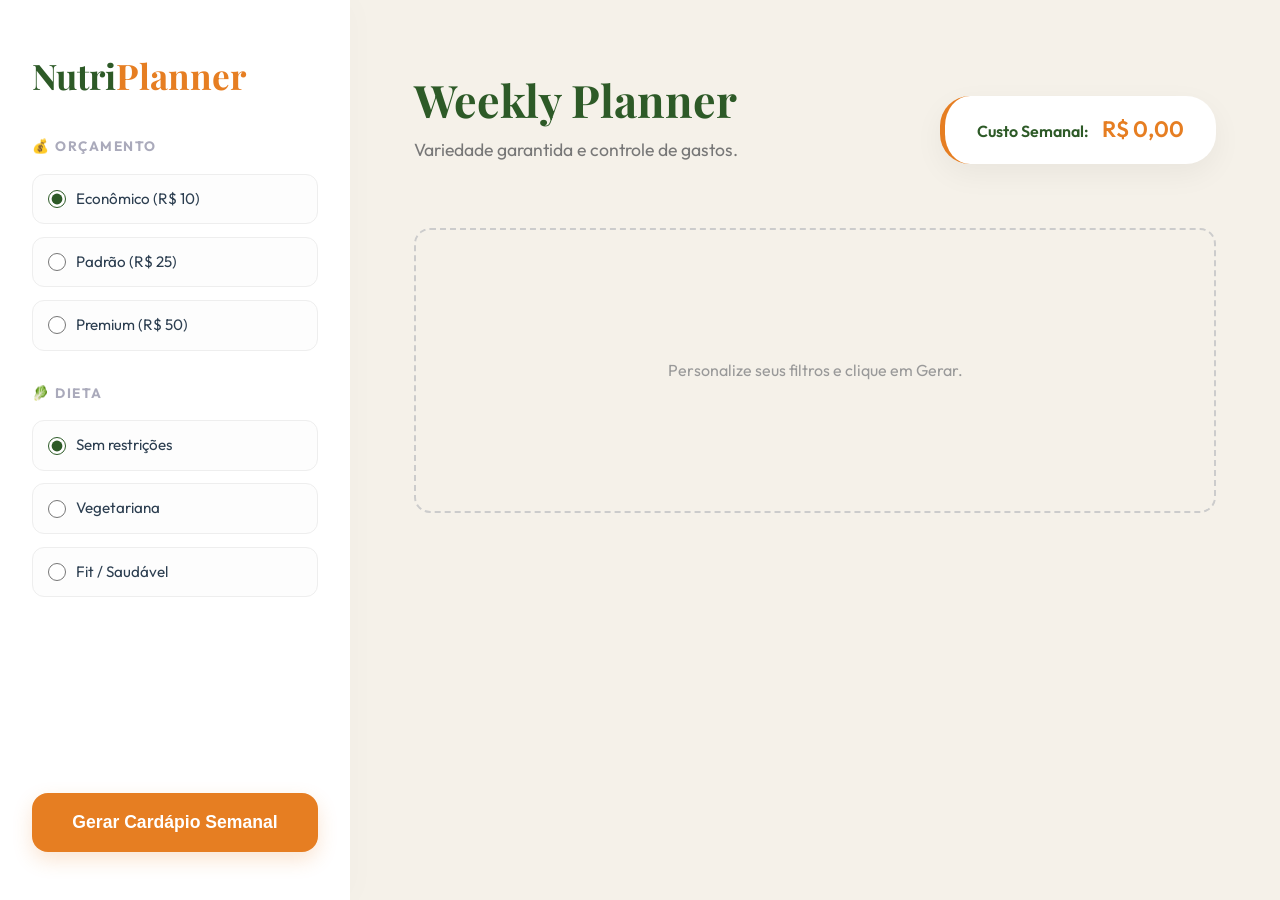
==== index.html @ 8cb065ff "cardapio-semanal" ====
<!DOCTYPE html>
<html lang="pt-BR">
<head>
    <meta charset="UTF-8">
    <meta name="viewport" content="width=device-width, initial-scale=1.0">
    <title>Gerador de Cardápios Inteligente | NutriPlanner</title>
    <!-- Importando fontes modernas -->
    <link href="https://fonts.googleapis.com/css2?family=Outfit:wght@300;400;600&family=Playfair+Display:wght@700&display=swap" rel="stylesheet">
    
    <style>
        :root {
            --primary-green: #2D5A27;
            --primary-green-light: #4A7C44;
            --bg-beige: #F5F1E9;
            --accent-orange: #E67E22;
            --text-dark: #2C3E50;
            --white: #FFFFFF;
            --shadow: 0 10px 30px rgba(0, 0, 0, 0.05);
            --border-radius: 16px;
            --transition: all 0.4s cubic-bezier(0.165, 0.84, 0.44, 1);
        }

        * { margin: 0; padding: 0; box-sizing: border-box; }

        body {
            font-family: 'Outfit', sans-serif;
            background-color: var(--bg-beige);
            color: var(--text-dark);
            line-height: 1.6;
        }

        .app-container { display: flex; min-height: 100vh; }

        /* SIDEBAR */
        .sidebar {
            width: 350px;
            background: var(--white);
            padding: 3rem 2rem;
            box-shadow: 4px 0 30px rgba(0, 0, 0, 0.02);
            z-index: 100;
            display: flex;
            flex-direction: column;
            gap: 2rem;
            position: sticky;
            top: 0;
            height: 100vh;
        }

        .logo h1 { font-family: 'Playfair Display', serif; font-size: 2.2rem; color: var(--primary-green); }
        .logo span { color: var(--accent-orange); }

        .filter-section h3 {
            font-size: 0.85rem;
            text-transform: uppercase;
            letter-spacing: 1.5px;
            color: #AAB;
            margin-bottom: 1rem;
        }

        .select-group { display: flex; flex-direction: column; gap: 0.8rem; }

        .radio-item {
            display: flex; align-items: center; gap: 10px;
            cursor: pointer; padding: 12px 15px;
            background: #fdfdfd; border: 1px solid #eee;
            border-radius: 12px; transition: var(--transition);
        }

        .radio-item:hover { border-color: var(--primary-green); background: #fff; }
        .radio-item input { accent-color: var(--primary-green); width: 18px; height: 18px; }
        .radio-item span { font-size: 0.95rem; }

        .generate-btn {
            margin-top: auto;
            background: var(--accent-orange);
            color: var(--white);
            border: none;
            padding: 1.2rem;
            border-radius: var(--border-radius);
            font-size: 1.1rem;
            font-weight: 600;
            cursor: pointer;
            transition: var(--transition);
            box-shadow: 0 8px 20px rgba(230, 126, 34, 0.2);
        }

        .generate-btn:hover { transform: translateY(-3px); background: #D35400; }

        /* MAIN CONTENT */
        .main-content { flex: 1; padding: 4rem; max-width: 1400px; margin: 0 auto; }

        .header-content {
            display: flex; justify-content: space-between; align-items: flex-end;
            margin-bottom: 4rem;
        }

        .header-text h2 { font-family: 'Playfair Display', serif; font-size: 2.8rem; color: var(--primary-green); }
        .header-text p { color: #777; font-size: 1.1rem; }

        .cost-display {
            background: var(--white);
            padding: 1rem 2rem;
            border-radius: 30px;
            box-shadow: var(--shadow);
            border-left: 5px solid var(--accent-orange);
            font-weight: 600;
            color: var(--primary-green);
        }

        .cost-display span { color: var(--accent-orange); font-size: 1.4rem; margin-left: 10px; }

        /* GRID SYSTEM */
        .menu-grid {
            display: grid;
            grid-template-columns: repeat(7, 1fr);
            gap: 1.5rem;
        }

        .day-card {
            background: var(--white);
            border-radius: var(--border-radius);
            padding: 1.5rem;
            box-shadow: var(--shadow);
            border-top: 4px solid var(--primary-green);
            transition: var(--transition);
            animation: fadeIn 0.6s ease forwards;
        }

        .day-card:hover { transform: translateY(-5px); }

        .day-card h4 { font-size: 1.1rem; margin-bottom: 1.2rem; color: var(--primary-green); border-bottom: 1px solid #f0f0f0; padding-bottom: 5px; }

        .meal-box { margin-bottom: 1rem; }
        .meal-box:last-child { margin-bottom: 0; }
        .meal-tag { font-size: 0.65rem; text-transform: uppercase; font-weight: 700; color: var(--accent-orange); display: block; margin-bottom: 2px; }
        .meal-name { font-size: 0.95rem; font-weight: 500; color: var(--text-dark); line-height: 1.2; }

        .empty-state { grid-column: 1 / span 7; text-align: center; padding: 8rem; border: 2px dashed #CCC; border-radius: var(--border-radius); color: #999; }

        @keyframes fadeIn { from { opacity: 0; transform: translateY(15px); } to { opacity: 1; transform: translateY(0); } }

        /* RESPONSIVE */
        @media (max-width: 1400px) { .menu-grid { grid-template-columns: repeat(4, 1fr); } }
        @media (max-width: 1000px) {
            .app-container { flex-direction: column; }
            .sidebar { width: 100%; height: auto; position: static; padding: 2rem; }
            .menu-grid { grid-template-columns: repeat(2, 1fr); }
            .header-content { flex-direction: column; align-items: center; gap: 2rem; text-align: center; }
        }
        @media (max-width: 600px) { .menu-grid { grid-template-columns: 1fr; } }
    </style>
</head>
<body>

    <div class="app-container">
        <!-- SIDEBAR -->
        <aside class="sidebar">
            <div class="logo"><h1>Nutri<span>Planner</span></h1></div>

            <div class="filter-section">
                <h3>💰 Orçamento</h3>
                <div class="select-group">
                    <label class="radio-item"><input type="radio" name="budget" value="economico" checked><span>Econômico (R$ 10)</span></label>
                    <label class="radio-item"><input type="radio" name="budget" value="padrao"><span>Padrão (R$ 25)</span></label>
                    <label class="radio-item"><input type="radio" name="budget" value="premium"><span>Premium (R$ 50)</span></label>
                </div>
            </div>

            <div class="filter-section">
                <h3>🥬 Dieta</h3>
                <div class="select-group">
                    <label class="radio-item"><input type="radio" name="diet" value="todos" checked><span>Sem restrições</span></label>
                    <label class="radio-item"><input type="radio" name="diet" value="vegetarian"><span>Vegetariana</span></label>
                    <label class="radio-item"><input type="radio" name="diet" value="fit"><span>Fit / Saudável</span></label>
                </div>
            </div>

            <button class="generate-btn" id="btn-gerar">Gerar Cardápio Semanal</button>
        </aside>

        <!-- MAIN -->
        <main class="main-content">
            <header class="header-content">
                <div class="header-text">
                    <h2>Weekly Planner</h2>
                    <p>Variedade garantida e controle de gastos.</p>
                </div>
                <div class="cost-display" id="cost-info">
                    Custo Semanal: <span id="total-cost">R$ 0,00</span>
                </div>
            </header>

            <div class="menu-grid" id="container">
                <div class="empty-state">Personalize seus filtros e clique em Gerar.</div>
            </div>
        </main>
    </div>

    <!-- JAVASCRIPT -->
    <script>
        /**
         * 1. BASE DE DADOS ROBUSTA (Mínimo 30 receitas)
         * Propriedades: nome, tipo, preco, dieta
         */
        const database = [
            // CAFÉ DA MANHÃ (12 opções)
            { nome: "Tapioca com Ovo e Queijo", tipo: "Café", preco: "economico", dieta: "vegetarian" },
            { nome: "Cuscuz Nordestino com Manteiga", tipo: "Café", preco: "economico", dieta: "vegetarian" },
            { nome: "Pão Francês com Ovos Mexidos", tipo: "Café", preco: "economico", dieta: "todos" },
            { nome: "Mingau de Aveia com Canela", tipo: "Café", preco: "economico", dieta: "fit" },
            
            { nome: "Panqueca de Banana e Mel", tipo: "Café", preco: "padrao", dieta: "fit" },
            { nome: "Bowl de Iogurte com Morangos", tipo: "Café", preco: "padrao", dieta: "vegetarian" },
            { nome: "Omelete de Ervas Finas", tipo: "Café", preco: "padrao", dieta: "fit" },
            { nome: "Sanduíche Natural de Atum", tipo: "Café", preco: "padrao", dieta: "todos" },

            { nome: "Avocado Toast com Ovo Pochê", tipo: "Café", preco: "premium", dieta: "vegetarian" },
            { nome: "Smoothie de Frutas Vermelhas", tipo: "Café", preco: "premium", dieta: "fit" },
            { nome: "Croissant com Cream Cheese", tipo: "Café", preco: "premium", dieta: "todos" },
            { nome: "Pancetta e Ovos de Codorna", tipo: "Café", preco: "premium", dieta: "todos" },

            // ALMOÇO (12 opções)
            { nome: "Arroz, Feijão e Iscas de Frango", tipo: "Almoço", preco: "economico", dieta: "todos" },
            { nome: "Macarrão Alho e Óleo com Vegetais", tipo: "Almoço", preco: "economico", dieta: "vegetarian" },
            { nome: "Lentilha Temperada com Arroz Integral", tipo: "Almoço", preco: "economico", dieta: "fit" },
            { nome: "Salada de Grão de Bico e Ovos", tipo: "Almoço", preco: "economico", dieta: "vegetarian" },

            { nome: "Strogonoff de Frango com Batata Palha", tipo: "Almoço", preco: "padrao", dieta: "todos" },
            { nome: "Filé de Tilápia com Purê de Batata", tipo: "Almoço", preco: "padrao", dieta: "fit" },
            { nome: "Lasanha de Berinjela com Queijo", tipo: "Almoço", preco: "padrao", dieta: "vegetarian" },
            { nome: "Bowl de Quinoa, Frango e Brócolis", tipo: "Almoço", preco: "padrao", dieta: "fit" },

            { nome: "Salmão Grelhado com Aspargos", tipo: "Almoço", preco: "premium", dieta: "fit" },
            { nome: "Risoto de Funghi Secchi", tipo: "Almoço", preco: "premium", dieta: "vegetarian" },
            { nome: "Filé Mignon ao Molho de Vinho", tipo: "Almoço", preco: "premium", dieta: "todos" },
            { nome: "Moqueca de Palmito Especial", tipo: "Almoço", preco: "premium", dieta: "vegetarian" },

            // JANTAR (10 opções)
            { nome: "Sopa de Ervilha com Torradas", tipo: "Jantar", preco: "economico", dieta: "vegetarian" },
            { nome: "Wrap de Alface com Frango Desfiado", tipo: "Jantar", preco: "economico", dieta: "fit" },
            { nome: "Omelete Recheado com Espinafre", tipo: "Jantar", preco: "economico", dieta: "vegetarian" },
            { nome: "Crepioca de Queijo e Tomate", tipo: "Jantar", preco: "economico", dieta: "vegetarian" },

            { nome: "Canja de Galinha Caseira", tipo: "Jantar", preco: "padrao", dieta: "todos" },
            { nome: "Salada Caesar com Croutons", tipo: "Jantar", preco: "padrao", dieta: "vegetarian" },
            { nome: "Sopa de Abóbora com Gengibre", tipo: "Jantar", preco: "padrao", dieta: "fit" },
            { nome: "Torta de Frango com Salada Verde", tipo: "Jantar", preco: "padrao", dieta: "todos" },

            { nome: "Poke de Salmão e Cream Cheese", tipo: "Jantar", preco: "premium", dieta: "todos" },
            { nome: "Nhoque de Batata Doce ao Pesto", tipo: "Jantar", preco: "premium", dieta: "fit" },
            { nome: "Quiche de Alho Poró Premium", tipo: "Jantar", preco: "premium", dieta: "vegetarian" },
            { nome: "Filé de Badejo ao Forno", tipo: "Jantar", preco: "premium", dieta: "fit" }
        ];

        // Tabela de Preços (Custo por prato)
        const priceMap = { "economico": 10, "padrao": 25, "premium": 50 };

        const btnGerar = document.getElementById('btn-gerar');
        const container = document.getElementById('container');
        const totalDisplay = document.getElementById('total-cost');

        btnGerar.addEventListener('click', () => {
            const budget = document.querySelector('input[name="budget"]:checked').value;
            const diet = document.querySelector('input[name="diet"]:checked').value;
            
            gerarCardapio(budget, diet);
        });

        function gerarCardapio(budget, diet) {
            container.innerHTML = '';
            let totalWeeklyCost = 0;
            const dias = ["Segunda", "Terça", "Quarta", "Quinta", "Sexta", "Sábado", "Domingo"];

            /**
             * LÓGICA DE FILTRAGEM INICIAL
             * Filtramos o banco para pegar apenas o que o usuário deseja.
             */
            const filteredPool = database.filter(r => {
                const matchBudget = r.preco === budget;
                const matchDiet = (diet === 'todos') || (r.dieta === diet || r.dieta === 'todos');
                return matchBudget && matchDiet;
            });

            if (filteredPool.length === 0) {
                container.innerHTML = '<div class="empty-state">Ops! Não há opções suficientes para estes filtros. Tente flexibilizar a dieta ou o orçamento!</div>';
                totalDisplay.innerText = "R$ 0,00";
                return;
            }

            /**
             * LÓGICA DE NÃO-REPETIÇÃO E VARIEDADE
             * 1. Separamos a lista filtrada em 3 categorias.
             * 2. Embaralhamos cada lista aleatoriamente usando Math.random().
             */
            let cafes = shuffleArray(filteredPool.filter(r => r.tipo === "Café"));
            let almocos = shuffleArray(filteredPool.filter(r => r.tipo === "Almoço"));
            let jantares = shuffleArray(filteredPool.filter(r => r.tipo === "Jantar"));

            // Índices para controle de ciclagem (caso haja menos de 7 opções na lista filtrada)
            let iCafe = 0, iAlmoco = 0, iJantar = 0;

            dias.forEach(dia => {
                /**
                 * GARANTINDO A VARIEDADE:
                 * Pegamos o item da lista embaralhada usando o índice. 
                 * Se a lista acabar (menos de 7 pratos únicos no filtro), o operador '%' garante que recomeçaremos o sorteio.
                 */
                const cafe = cafes[iCafe % cafes.length];
                const almoco = almocos[iAlmoco % almocos.length];
                const jantar = jantares[iJantar % jantares.length];

                // Somamos o custo estimado (baseado no orçamento do filtro escolhido)
                totalWeeklyCost += (priceMap[budget] * 3); // 3 refeições por dia

                const dayCard = document.createElement('div');
                dayCard.className = 'day-card';
                dayCard.innerHTML = `
                    <h4>${dia}</h4>
                    <div class="meal-box"><span class="meal-tag">☕ Café</span><p class="meal-name">${cafe ? cafe.nome : "Opção Indisponível"}</p></div>
                    <div class="meal-box"><span class="meal-tag">🍛 Almoço</span><p class="meal-name">${almoco ? almoco.nome : "Opção Indisponível"}</p></div>
                    <div class="meal-box"><span class="meal-tag">🥗 Jantar</span><p class="meal-name">${jantar ? jantar.nome : "Opção Indisponível"}</p></div>
                `;
                
                container.appendChild(dayCard);

                // Incrementamos os índices para a próxima refeição do dia seguinte ser diferente
                iCafe++; iAlmoco++; iJantar++;
            });

            // Atualiza o contador de custo visual
            totalDisplay.innerText = `R$ ${totalWeeklyCost.toLocaleString('pt-BR', { minimumFractionDigits: 2 })}`;
        }

        /**
         * FUNÇÃO DE EMBARALHAMENTO (FISHER-YATES / RANDOM SORT)
         * Embaralha a ordem original para que o sorteio de 'Segunda a Domingo' seja sempre único.
         */
        function shuffleArray(array) {
            return array.sort(() => Math.random() - 0.5);
        }
    </script>
</body>
</html>
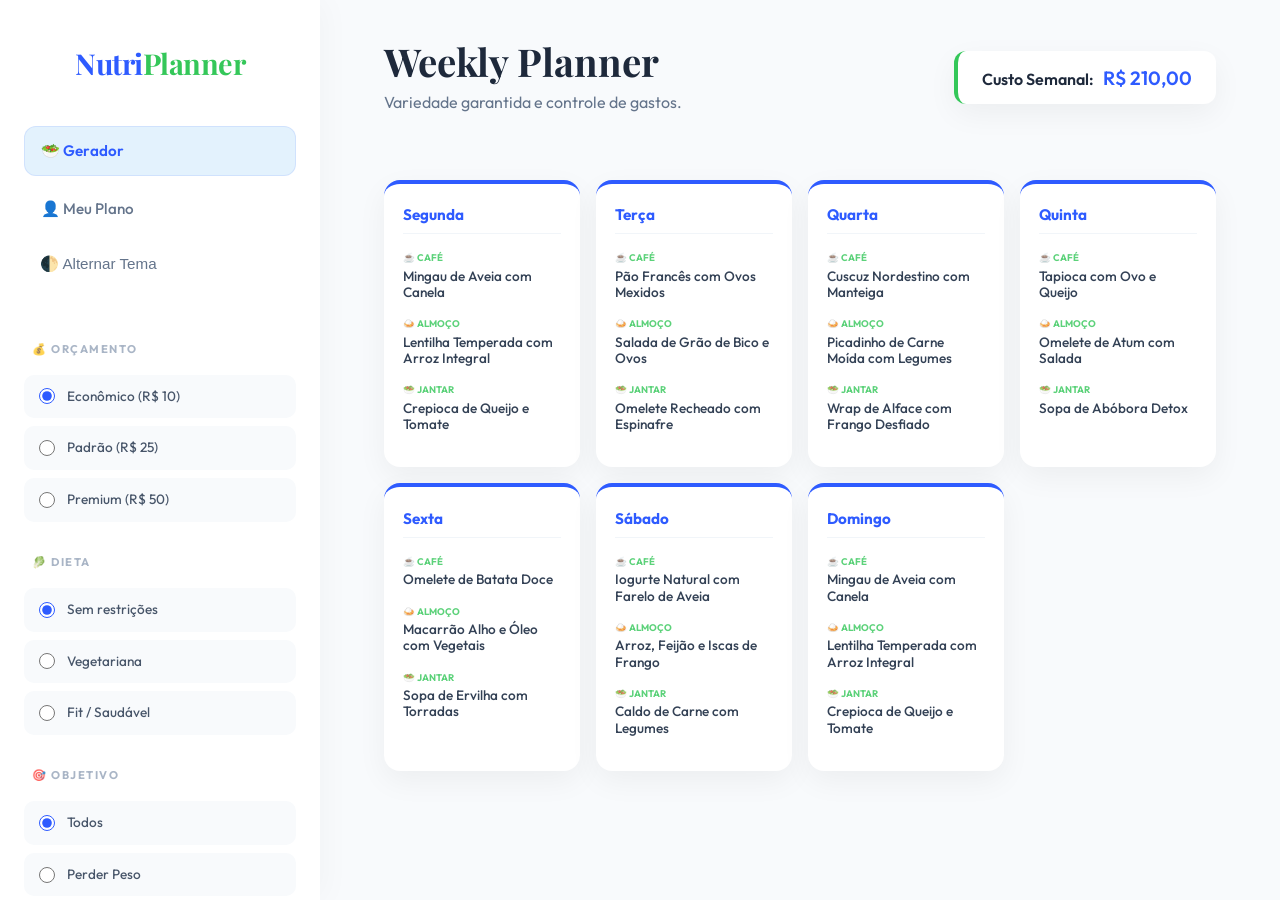
==== commit e81e6d01: "cardapio-semanal" ====
--- a/index.html
+++ b/index.html
@@ -7,16 +7,15 @@
     <!-- Importando fontes modernas -->
     <link href="https://fonts.googleapis.com/css2?family=Outfit:wght@300;400;600&family=Playfair+Display:wght@700&display=swap" rel="stylesheet">
     
-    <style>
-        :root {
-            --primary-green: #2D5A27;
-            --primary-green-light: #4A7C44;
-            --bg-beige: #F5F1E9;
-            --accent-orange: #E67E22;
-            --text-dark: #2C3E50;
+    <style>        :root {
+            --primary-blue: #2E5BFF;
+            --primary-green: #34C759;
+            --primary-blue-soft: #E3F2FD;
+            --bg-soft: #F8FAFC;
+            --text-main: #1E293B;
             --white: #FFFFFF;
             --shadow: 0 10px 30px rgba(0, 0, 0, 0.05);
-            --border-radius: 16px;
+            --border-radius: 20px;
             --transition: all 0.4s cubic-bezier(0.165, 0.84, 0.44, 1);
         }
 
@@ -24,19 +23,18 @@
 
         body {
             font-family: 'Outfit', sans-serif;
-            background-color: var(--bg-beige);
-            color: var(--text-dark);
+            background-color: var(--bg-soft);
+            color: var(--text-main);
             line-height: 1.6;
         }
 
         .app-container { display: flex; min-height: 100vh; }
-
-        /* SIDEBAR */
+        /* SIDEBAR HARMONIZATION REFINED */
         .sidebar {
-            width: 350px;
+            width: 320px;
             background: var(--white);
-            padding: 3rem 2rem;
-            box-shadow: 4px 0 30px rgba(0, 0, 0, 0.02);
+            padding: 2.5rem 1.5rem;
+            box-shadow: 4px 0 30px rgba(0, 0, 0, 0.03);
             z-index: 100;
             display: flex;
             flex-direction: column;
@@ -44,110 +42,164 @@
             position: sticky;
             top: 0;
             height: 100vh;
-        }
-
-        .logo h1 { font-family: 'Playfair Display', serif; font-size: 2.2rem; color: var(--primary-green); }
-        .logo span { color: var(--accent-orange); }
-
+            border-right: 1px solid var(--border);
+            overflow-y: auto;
+        }
+
+        .logo { margin-bottom: 0.5rem; text-align: center; }
+        .logo h1 { font-family: 'Playfair Display', serif; font-size: 1.8rem; color: var(--primary-blue); letter-spacing: -0.5px; }
+        .logo span { color: var(--primary-green); }
+
+        .nav-sections { 
+            display: flex; 
+            flex-direction: column; 
+            gap: 0.5rem;
+            padding-bottom: 1.5rem;
+            border-bottom: 1px solid var(--border);
+        }
+        
+        .nav-link {
+            display: flex; align-items: center; gap: 12px;
+            padding: 12px 16px; text-decoration: none;
+            color: #64748B; font-weight: 500;
+            border-radius: 12px; background: transparent;
+            transition: var(--transition); border: 1px solid transparent;
+            font-size: 0.95rem;
+        }
+        .nav-link:hover { background: var(--primary-blue-soft); color: var(--primary-blue); }
+        .nav-link.active { background: var(--primary-blue-soft); color: var(--primary-blue); font-weight: 600; border-color: rgba(46, 91, 255, 0.1); }
+
+        .filter-section { display: flex; flex-direction: column; gap: 1rem; }
+        
         .filter-section h3 {
-            font-size: 0.85rem;
+            font-size: 0.7rem;
             text-transform: uppercase;
             letter-spacing: 1.5px;
-            color: #AAB;
-            margin-bottom: 1rem;
-        }
-
-        .select-group { display: flex; flex-direction: column; gap: 0.8rem; }
+            color: #94A3B8;
+            padding-left: 0.5rem;
+            opacity: 0.8;
+        }
+
+        .select-group { display: flex; flex-direction: column; gap: 0.5rem; }
 
         .radio-item {
-            display: flex; align-items: center; gap: 10px;
-            cursor: pointer; padding: 12px 15px;
-            background: #fdfdfd; border: 1px solid #eee;
-            border-radius: 12px; transition: var(--transition);
-        }
-
-        .radio-item:hover { border-color: var(--primary-green); background: #fff; }
-        .radio-item input { accent-color: var(--primary-green); width: 18px; height: 18px; }
-        .radio-item span { font-size: 0.95rem; }
+            display: flex; align-items: center; gap: 12px;
+            cursor: pointer; padding: 10px 14px;
+            background: #F8FAFC; border: 1px solid transparent;
+            border-radius: 10px; transition: var(--transition);
+        }
+
+        .radio-item:hover { border-color: var(--primary-blue); background: white; box-shadow: 0 4px 12px rgba(0,0,0,0.03); }
+        .radio-item input { accent-color: var(--primary-blue); width: 16px; height: 16px; }
+        .radio-item span { font-size: 0.85rem; font-weight: 450; color: #475569; }
 
         .generate-btn {
-            margin-top: auto;
-            background: var(--accent-orange);
+            background: linear-gradient(135deg, var(--primary-blue) 0%, #1E40AF 100%);
             color: var(--white);
             border: none;
-            padding: 1.2rem;
-            border-radius: var(--border-radius);
-            font-size: 1.1rem;
+            padding: 1.1rem;
+            border-radius: 14px;
+            font-size: 0.95rem;
             font-weight: 600;
             cursor: pointer;
             transition: var(--transition);
-            box-shadow: 0 8px 20px rgba(230, 126, 34, 0.2);
-        }
-
-        .generate-btn:hover { transform: translateY(-3px); background: #D35400; }
-
-        /* MAIN CONTENT */
-        .main-content { flex: 1; padding: 4rem; max-width: 1400px; margin: 0 auto; }
+            box-shadow: 0 10px 25px rgba(46, 91, 255, 0.2);
+            margin-top: 1rem;
+            width: 100%;
+        }
+
+        .generate-btn:hover { transform: translateY(-2px); box-shadow: 0 15px 30px rgba(46, 91, 255, 0.3); }
+
+        /* MAIN CONTENT OVERHAUL */
+        .main-content { flex: 1; padding: 2.5rem 4rem; max-width: 1600px; margin: 0 auto; }
 
         .header-content {
-            display: flex; justify-content: space-between; align-items: flex-end;
-            margin-bottom: 4rem;
-        }
-
-        .header-text h2 { font-family: 'Playfair Display', serif; font-size: 2.8rem; color: var(--primary-green); }
-        .header-text p { color: #777; font-size: 1.1rem; }
+            display: flex; justify-content: space-between; align-items: center;
+            margin-bottom: 2.5rem; padding-bottom: 1.5rem; border-bottom: 1px solid var(--border);
+        }
+
+        .header-text h2 { font-family: 'Playfair Display', serif; font-size: 2.4rem; color: var(--text-main); line-height: 1.1; margin-bottom: 0.5rem; }
+        .header-text p { color: #64748B; font-size: 1rem; }
 
         .cost-display {
             background: var(--white);
-            padding: 1rem 2rem;
-            border-radius: 30px;
+            padding: 0.7rem 1.5rem;
+            border-radius: 12px;
             box-shadow: var(--shadow);
-            border-left: 5px solid var(--accent-orange);
+            border-left: 4px solid var(--primary-green);
             font-weight: 600;
-            color: var(--primary-green);
-        }
-
-        .cost-display span { color: var(--accent-orange); font-size: 1.4rem; margin-left: 10px; }
-
-        /* GRID SYSTEM */
+            color: var(--text-main);
+            white-space: nowrap;
+        }
+
+        .cost-display span { color: var(--primary-blue); font-size: 1.2rem; margin-left: 6px; }
+
+        /* GRID SYSTEM REFINED */
         .menu-grid {
             display: grid;
             grid-template-columns: repeat(7, 1fr);
-            gap: 1.5rem;
+            gap: 1rem;
         }
 
         .day-card {
             background: var(--white);
-            border-radius: var(--border-radius);
-            padding: 1.5rem;
+            border-radius: 16px;
+            padding: 1.2rem;
             box-shadow: var(--shadow);
-            border-top: 4px solid var(--primary-green);
+            border-top: 4px solid var(--primary-blue);
             transition: var(--transition);
             animation: fadeIn 0.6s ease forwards;
-        }
-
-        .day-card:hover { transform: translateY(-5px); }
-
-        .day-card h4 { font-size: 1.1rem; margin-bottom: 1.2rem; color: var(--primary-green); border-bottom: 1px solid #f0f0f0; padding-bottom: 5px; }
+            display: flex;
+            flex-direction: column;
+        }
+
+        .day-card:hover { transform: translateY(-5px); border-top-color: var(--primary-green); box-shadow: 0 15px 35px rgba(0,0,0,0.08); }
+
+        .day-card h4 { font-size: 0.95rem; margin-bottom: 1rem; color: var(--primary-blue); border-bottom: 1px solid #F1F5F9; padding-bottom: 6px; }
 
         .meal-box { margin-bottom: 1rem; }
-        .meal-box:last-child { margin-bottom: 0; }
-        .meal-tag { font-size: 0.65rem; text-transform: uppercase; font-weight: 700; color: var(--accent-orange); display: block; margin-bottom: 2px; }
-        .meal-name { font-size: 0.95rem; font-weight: 500; color: var(--text-dark); line-height: 1.2; }
-
-        .empty-state { grid-column: 1 / span 7; text-align: center; padding: 8rem; border: 2px dashed #CCC; border-radius: var(--border-radius); color: #999; }
+        .meal-tag { font-size: 0.6rem; text-transform: uppercase; font-weight: 700; color: var(--primary-green); display: block; margin-bottom: 2px; opacity: 0.8; }
+        .meal-name { font-size: 0.85rem; font-weight: 500; color: #334155; line-height: 1.2; }
+
+        .empty-state { grid-column: 1 / span 7; text-align: center; padding: 12rem 2rem; border: 2px dashed #CBD5E1; border-radius: 24px; color: #94A3B8; font-size: 1rem; background: rgba(255,255,255,0.5); }
 
         @keyframes fadeIn { from { opacity: 0; transform: translateY(15px); } to { opacity: 1; transform: translateY(0); } }
 
-        /* RESPONSIVE */
-        @media (max-width: 1400px) { .menu-grid { grid-template-columns: repeat(4, 1fr); } }
+        /* RESPONSIVE UPGRADES */
+        @media (max-width: 1500px) { .menu-grid { grid-template-columns: repeat(4, 1fr); } }
+        @media (max-width: 1200px) { .menu-grid { grid-template-columns: repeat(3, 1fr); } }
         @media (max-width: 1000px) {
             .app-container { flex-direction: column; }
-            .sidebar { width: 100%; height: auto; position: static; padding: 2rem; }
-            .menu-grid { grid-template-columns: repeat(2, 1fr); }
-            .header-content { flex-direction: column; align-items: center; gap: 2rem; text-align: center; }
-        }
-        @media (max-width: 600px) { .menu-grid { grid-template-columns: 1fr; } }
+            .sidebar { width: 100%; height: auto; position: static; padding: 1.5rem; border-right: none; border-bottom: 1px solid var(--border); flex-direction: row; flex-wrap: wrap; justify-content: space-between; align-items: flex-start; }
+            .logo { width: 100%; border-bottom: 1px solid var(--border); padding-bottom: 1rem; margin-bottom: 1.5rem; }
+            .nav-sections { width: 48%; border-bottom: none; }
+            .filter-section { width: 48%; }
+            .menu-grid { grid-template-columns: repeat(2, 1fr); gap: 1.5rem; padding: 1rem; }
+            .header-content { flex-direction: column; gap: 1rem; text-align: center; }
+        }
+        @media (max-width: 650px) {
+            .nav-sections, .filter-section { width: 100%; }
+            .menu-grid { grid-template-columns: 1fr; }
+        }
+
+        /* DARK MODE OVERRIDES */
+        body.dark-theme {
+            --bg-soft: #0F172A;
+            --white: #1E293B;
+            --text-main: #F8FAFC;
+            --primary-blue-soft: #334155;
+            --border: #334155;
+            --shadow: 0 10px 30px rgba(0, 0, 0, 0.3);
+        }
+
+        body.dark-theme .sidebar { border-right-color: #334155; }
+        body.dark-theme .nav-link { color: #CBD5E1; }
+        body.dark-theme .nav-link:hover { background: #334155; color: white; }
+        body.dark-theme .radio-item { border-color: #334155; }
+        body.dark-theme .radio-item span { color: #94A3B8; }
+        body.dark-theme .header-content { border-bottom-color: #334155; }
+        body.dark-theme .meal-name { color: #CBD5E1; }
+        body.dark-theme .empty-state { border-color: #334155; }
     </style>
 </head>
 <body>
@@ -156,6 +208,14 @@
         <!-- SIDEBAR -->
         <aside class="sidebar">
             <div class="logo"><h1>Nutri<span>Planner</span></h1></div>
+
+            <nav class="nav-sections">
+                <a href="index.html" class="nav-link active">🥗 Gerador</a>
+                <a href="dieta_andre.html" class="nav-link">👤 Meu Plano</a>
+                <button class="nav-link" id="theme-toggle" style="width: 100%; border: none; cursor: pointer; text-align: left; background: transparent;">
+                    🌓 Alternar Tema
+                </button>
+            </nav>
 
             <div class="filter-section">
                 <h3>💰 Orçamento</h3>
@@ -175,7 +235,25 @@
                 </div>
             </div>
 
-            <button class="generate-btn" id="btn-gerar">Gerar Cardápio Semanal</button>
+            <div class="filter-section">
+                <h3>🎯 Objetivo</h3>
+                <div class="select-group">
+                    <label class="radio-item"><input type="radio" name="goal" value="todos" checked><span>Todos</span></label>
+                    <label class="radio-item"><input type="radio" name="goal" value="perder-peso"><span>Perder Peso</span></label>
+                    <label class="radio-item"><input type="radio" name="goal" value="ganho-massa"><span>Ganho de Massa</span></label>
+                </div>
+            </div>
+
+            <div class="filter-section">
+                <h3>🍽️ Refeições</h3>
+                <div class="select-group">
+                    <label class="radio-item"><input type="checkbox" name="meal-type" value="Café" checked><span>Café da Manhã</span></label>
+                    <label class="radio-item"><input type="checkbox" name="meal-type" value="Almoço" checked><span>Almoço</span></label>
+                    <label class="radio-item"><input type="checkbox" name="meal-type" value="Jantar" checked><span>Jantar</span></label>
+                </div>
+            </div>
+
+            <button class="generate-btn" id="btn-gerar">Atualizar Cardápio</button>
         </aside>
 
         <!-- MAIN -->
@@ -191,7 +269,7 @@
             </header>
 
             <div class="menu-grid" id="container">
-                <div class="empty-state">Personalize seus filtros e clique em Gerar.</div>
+                <div class="empty-state">Personalize seus filtros e o cardápio será gerado automaticamente.</div>
             </div>
         </main>
     </div>
@@ -199,145 +277,207 @@
     <!-- JAVASCRIPT -->
     <script>
         /**
-         * 1. BASE DE DADOS ROBUSTA (Mínimo 30 receitas)
-         * Propriedades: nome, tipo, preco, dieta
+         * 1. BASE DE DADOS ROBUSTA (Incluindo Objetivo)
+         * Propriedades: nome, tipo, preco, dieta, objetivo
          */
         const database = [
-            // CAFÉ DA MANHÃ (12 opções)
-            { nome: "Tapioca com Ovo e Queijo", tipo: "Café", preco: "economico", dieta: "vegetarian" },
-            { nome: "Cuscuz Nordestino com Manteiga", tipo: "Café", preco: "economico", dieta: "vegetarian" },
-            { nome: "Pão Francês com Ovos Mexidos", tipo: "Café", preco: "economico", dieta: "todos" },
-            { nome: "Mingau de Aveia com Canela", tipo: "Café", preco: "economico", dieta: "fit" },
+            // CAFÉ DA MANHÃ
+            { nome: "Tapioca com Ovo e Queijo", tipo: "Café", preco: "economico", dieta: "vegetarian", objetivo: "todos" },
+            { nome: "Cuscuz Nordestino com Manteiga", tipo: "Café", preco: "economico", dieta: "vegetarian", objetivo: "todos" },
+            { nome: "Pão Francês com Ovos Mexidos", tipo: "Café", preco: "economico", dieta: "vegetarian", objetivo: "ganho-massa" },
+            { nome: "Mingau de Aveia com Canela", tipo: "Café", preco: "economico", dieta: "fit", objetivo: "perder-peso" },
+            { nome: "Iogurte Natural com Farelo de Aveia", tipo: "Café", preco: "economico", dieta: "fit", objetivo: "perder-peso" },
+            { nome: "Omelete de Batata Doce", tipo: "Café", preco: "economico", dieta: "fit", objetivo: "ganho-massa" },
             
-            { nome: "Panqueca de Banana e Mel", tipo: "Café", preco: "padrao", dieta: "fit" },
-            { nome: "Bowl de Iogurte com Morangos", tipo: "Café", preco: "padrao", dieta: "vegetarian" },
-            { nome: "Omelete de Ervas Finas", tipo: "Café", preco: "padrao", dieta: "fit" },
-            { nome: "Sanduíche Natural de Atum", tipo: "Café", preco: "padrao", dieta: "todos" },
-
-            { nome: "Avocado Toast com Ovo Pochê", tipo: "Café", preco: "premium", dieta: "vegetarian" },
-            { nome: "Smoothie de Frutas Vermelhas", tipo: "Café", preco: "premium", dieta: "fit" },
-            { nome: "Croissant com Cream Cheese", tipo: "Café", preco: "premium", dieta: "todos" },
-            { nome: "Pancetta e Ovos de Codorna", tipo: "Café", preco: "premium", dieta: "todos" },
-
-            // ALMOÇO (12 opções)
-            { nome: "Arroz, Feijão e Iscas de Frango", tipo: "Almoço", preco: "economico", dieta: "todos" },
-            { nome: "Macarrão Alho e Óleo com Vegetais", tipo: "Almoço", preco: "economico", dieta: "vegetarian" },
-            { nome: "Lentilha Temperada com Arroz Integral", tipo: "Almoço", preco: "economico", dieta: "fit" },
-            { nome: "Salada de Grão de Bico e Ovos", tipo: "Almoço", preco: "economico", dieta: "vegetarian" },
-
-            { nome: "Strogonoff de Frango com Batata Palha", tipo: "Almoço", preco: "padrao", dieta: "todos" },
-            { nome: "Filé de Tilápia com Purê de Batata", tipo: "Almoço", preco: "padrao", dieta: "fit" },
-            { nome: "Lasanha de Berinjela com Queijo", tipo: "Almoço", preco: "padrao", dieta: "vegetarian" },
-            { nome: "Bowl de Quinoa, Frango e Brócolis", tipo: "Almoço", preco: "padrao", dieta: "fit" },
-
-            { nome: "Salmão Grelhado com Aspargos", tipo: "Almoço", preco: "premium", dieta: "fit" },
-            { nome: "Risoto de Funghi Secchi", tipo: "Almoço", preco: "premium", dieta: "vegetarian" },
-            { nome: "Filé Mignon ao Molho de Vinho", tipo: "Almoço", preco: "premium", dieta: "todos" },
-            { nome: "Moqueca de Palmito Especial", tipo: "Almoço", preco: "premium", dieta: "vegetarian" },
-
-            // JANTAR (10 opções)
-            { nome: "Sopa de Ervilha com Torradas", tipo: "Jantar", preco: "economico", dieta: "vegetarian" },
-            { nome: "Wrap de Alface com Frango Desfiado", tipo: "Jantar", preco: "economico", dieta: "fit" },
-            { nome: "Omelete Recheado com Espinafre", tipo: "Jantar", preco: "economico", dieta: "vegetarian" },
-            { nome: "Crepioca de Queijo e Tomate", tipo: "Jantar", preco: "economico", dieta: "vegetarian" },
-
-            { nome: "Canja de Galinha Caseira", tipo: "Jantar", preco: "padrao", dieta: "todos" },
-            { nome: "Salada Caesar com Croutons", tipo: "Jantar", preco: "padrao", dieta: "vegetarian" },
-            { nome: "Sopa de Abóbora com Gengibre", tipo: "Jantar", preco: "padrao", dieta: "fit" },
-            { nome: "Torta de Frango com Salada Verde", tipo: "Jantar", preco: "padrao", dieta: "todos" },
-
-            { nome: "Poke de Salmão e Cream Cheese", tipo: "Jantar", preco: "premium", dieta: "todos" },
-            { nome: "Nhoque de Batata Doce ao Pesto", tipo: "Jantar", preco: "premium", dieta: "fit" },
-            { nome: "Quiche de Alho Poró Premium", tipo: "Jantar", preco: "premium", dieta: "vegetarian" },
-            { nome: "Filé de Badejo ao Forno", tipo: "Jantar", preco: "premium", dieta: "fit" }
+            { nome: "Panqueca de Banana e Mel", tipo: "Café", preco: "padrao", dieta: "fit", objetivo: "perder-peso" },
+            { nome: "Bowl de Iogurte com Morangos", tipo: "Café", preco: "padrao", dieta: "vegetarian", objetivo: "todos" },
+            { nome: "Omelete de Ervas Finas", tipo: "Café", preco: "padrao", dieta: "fit", objetivo: "ganho-massa" },
+            { nome: "Sanduíche Natural de Atum", tipo: "Café", preco: "padrao", dieta: "tradicional", objetivo: "perder-peso" },
+            { nome: "Shakshuka (Ovos no Molho de Tomate)", tipo: "Café", preco: "padrao", dieta: "vegetarian", objetivo: "ganho-massa" },
+            { nome: "Waffle de Whey com Morango", tipo: "Café", preco: "padrao", dieta: "fit", objetivo: "ganho-massa" },
+
+            { nome: "Avocado Toast com Ovo Pochê", tipo: "Café", preco: "premium", dieta: "vegetarian", objetivo: "ganho-massa" },
+            { nome: "Smoothie de Frutas Vermelhas", tipo: "Café", preco: "premium", dieta: "fit", objetivo: "perder-peso" },
+            { nome: "Croissant com Cream Cheese", tipo: "Café", preco: "premium", dieta: "vegetarian", objetivo: "todos" },
+            { nome: "Pancetta e Ovos de Codorna", tipo: "Café", preco: "premium", dieta: "tradicional", objetivo: "ganho-massa" },
+            { nome: "Steak and Eggs de Primeira", tipo: "Café", preco: "premium", dieta: "tradicional", objetivo: "ganho-massa" },
+            { nome: "Ovos Benedict com Salmão", tipo: "Café", preco: "premium", dieta: "tradicional", objetivo: "todos" },
+
+            // ALMOÇO
+            { nome: "Arroz, Feijão e Iscas de Frango", tipo: "Almoço", preco: "economico", dieta: "tradicional", objetivo: "ganho-massa" },
+            { nome: "Macarrão Alho e Óleo com Vegetais", tipo: "Almoço", preco: "economico", dieta: "vegetarian", objetivo: "todos" },
+            { nome: "Lentilha Temperada com Arroz Integral", tipo: "Almoço", preco: "economico", dieta: "fit", objetivo: "perder-peso" },
+            { nome: "Salada de Grão de Bico e Ovos", tipo: "Almoço", preco: "economico", dieta: "vegetarian", objetivo: "todos" },
+            { nome: "Omelete de Atum com Salada", tipo: "Almoço", preco: "economico", dieta: "fit", objetivo: "ganho-massa" },
+            { nome: "Picadinho de Carne Moída com Legumes", tipo: "Almoço", preco: "economico", dieta: "tradicional", objetivo: "todos" },
+
+            { nome: "Strogonoff de Frango com Batata Palha", tipo: "Almoço", preco: "padrao", dieta: "tradicional", objetivo: "ganho-massa" },
+            { nome: "Filé de Tilápia com Purê de Batata", tipo: "Almoço", preco: "padrao", dieta: "fit", objetivo: "perder-peso" },
+            { nome: "Lasanha de Berinjela com Queijo", tipo: "Almoço", preco: "padrao", dieta: "vegetarian", objetivo: "todos" },
+            { nome: "Bowl de Quinoa, Frango e Brócolis", tipo: "Almoço", preco: "padrao", dieta: "tradicional", objetivo: "todos" },
+            { nome: "Peito de Frango com Arroz Negro", tipo: "Almoço", preco: "padrao", dieta: "fit", objetivo: "ganho-massa" },
+            { nome: "Moqueca de Ovos Especial", tipo: "Almoço", preco: "padrao", dieta: "vegetarian", objetivo: "perder-peso" },
+
+            { nome: "Salmão Grelhado com Aspargos", tipo: "Almoço", preco: "premium", dieta: "fit", objetivo: "perder-peso" },
+            { nome: "Risoto de Funghi Secchi", tipo: "Almoço", preco: "premium", dieta: "vegetarian", objetivo: "todos" },
+            { nome: "Filé Mignon ao Molho de Vinho", tipo: "Almoço", preco: "premium", dieta: "tradicional", objetivo: "ganho-massa" },
+            { nome: "Moqueca de Palmito Especial", tipo: "Almoço", preco: "premium", dieta: "vegetarian", objetivo: "todos" },
+            { nome: "T-Bone Steak com Legumes Grelhados", tipo: "Almoço", preco: "premium", dieta: "tradicional", objetivo: "ganho-massa" },
+            { nome: "Bacallhau à Lagareiro", tipo: "Almoço", preco: "premium", dieta: "tradicional", objetivo: "perder-peso" },
+
+            // JANTAR
+            { nome: "Sopa de Ervilha com Torradas", tipo: "Jantar", preco: "economico", dieta: "vegetarian", objetivo: "todos" },
+            { nome: "Wrap de Alface com Frango Desfiado", tipo: "Jantar", preco: "economico", dieta: "tradicional", objetivo: "perder-peso" },
+            { nome: "Omelete Recheado com Espinafre", tipo: "Jantar", preco: "economico", dieta: "vegetarian", objetivo: "todos" },
+            { nome: "Crepioca de Queijo e Tomate", tipo: "Jantar", preco: "economico", dieta: "vegetarian", objetivo: "todos" },
+            { nome: "Caldo de Carne com Legumes", tipo: "Jantar", preco: "economico", dieta: "tradicional", objetivo: "ganho-massa" },
+            { nome: "Sopa de Abóbora Detox", tipo: "Jantar", preco: "economico", dieta: "fit", objetivo: "perder-peso" },
+
+            { nome: "Canja de Galinha Caseira", tipo: "Jantar", preco: "padrao", dieta: "tradicional", objetivo: "ganho-massa" },
+            { nome: "Salada Caesar com Croutons", tipo: "Jantar", preco: "padrao", dieta: "vegetarian", objetivo: "perder-peso" },
+            { nome: "Sopa de Abóbora com Gengibre", tipo: "Jantar", preco: "padrao", dieta: "fit", objetivo: "perder-peso" },
+            { nome: "Torta de Frango com Salada Verde", tipo: "Jantar", preco: "padrao", dieta: "tradicional", objetivo: "todos" },
+            { nome: "Frango com Batata Doce Assada", tipo: "Jantar", preco: "padrao", dieta: "fit", objetivo: "ganho-massa" },
+            { nome: "Escondidinho de Mandioca com Carne", tipo: "Jantar", preco: "padrao", dieta: "tradicional", objetivo: "ganho-massa" },
+
+            { nome: "Poke de Salmão e Cream Cheese", tipo: "Jantar", preco: "premium", dieta: "tradicional", objetivo: "ganho-massa" },
+            { nome: "Nhoque de Batata Doce ao Pesto", tipo: "Jantar", preco: "premium", dieta: "fit", objetivo: "perder-peso" },
+            { nome: "Quiche de Alho Poró Premium", tipo: "Jantar", preco: "premium", dieta: "vegetarian", objetivo: "todos" },
+            { nome: "Filé de Badejo ao Forno", tipo: "Jantar", preco: "premium", dieta: "fit", objetivo: "perder-peso" },
+            { nome: "Carpaccio de Carne e Mix de Ervas", tipo: "Jantar", preco: "premium", dieta: "tradicional", objetivo: "perder-peso" },
+            { nome: "Sushi Sashimi Combo", tipo: "Jantar", preco: "premium", dieta: "tradicional", objetivo: "todos" }
         ];
 
-        // Tabela de Preços (Custo por prato)
         const priceMap = { "economico": 10, "padrao": 25, "premium": 50 };
-
         const btnGerar = document.getElementById('btn-gerar');
         const container = document.getElementById('container');
         const totalDisplay = document.getElementById('total-cost');
-
-        btnGerar.addEventListener('click', () => {
+        const sidebar = document.querySelector('.sidebar');
+
+        // Função para capturar filtros e gerar cardápio
+        function handleUpdate() {
             const budget = document.querySelector('input[name="budget"]:checked').value;
             const diet = document.querySelector('input[name="diet"]:checked').value;
+            const goal = document.querySelector('input[name="goal"]:checked').value;
+            const selectedMeals = Array.from(document.querySelectorAll('input[name="meal-type"]:checked')).map(cb => cb.value);
             
-            gerarCardapio(budget, diet);
-        });
-
-        function gerarCardapio(budget, diet) {
+            gerarCardapio(budget, diet, goal, selectedMeals);
+        }
+
+        // Eventos de entrada para atualização automática
+        sidebar.addEventListener('change', handleUpdate);
+        btnGerar.addEventListener('click', handleUpdate);
+
+        function gerarCardapio(budget, diet, goal, selectedMeals) {
             container.innerHTML = '';
             let totalWeeklyCost = 0;
             const dias = ["Segunda", "Terça", "Quarta", "Quinta", "Sexta", "Sábado", "Domingo"];
 
+            if (selectedMeals.length === 0) {
+                container.innerHTML = '<div class="empty-state">Selecione ao menos um tipo de refeição.</div>';
+                totalDisplay.innerText = "R$ 0,00";
+                return;
+            }
+
             /**
-             * LÓGICA DE FILTRAGEM INICIAL
-             * Filtramos o banco para pegar apenas o que o usuário deseja.
+             * LÓGICA DE FILTRAGEM
              */
             const filteredPool = database.filter(r => {
                 const matchBudget = r.preco === budget;
-                const matchDiet = (diet === 'todos') || (r.dieta === diet || r.dieta === 'todos');
-                return matchBudget && matchDiet;
+                // Ajuste rigoroso da dieta: 
+                // Se o usuário selecionou 'todos', aceita tudo. 
+                // Se selecionou 'vegetarian' ou 'fit', o prato deve ter exatamente essa tag.
+                const matchDiet = (diet === 'todos') || (r.dieta === diet);
+                const matchGoal = (goal === 'todos') || (r.objetivo === goal || r.objetivo === 'todos');
+                return matchBudget && matchDiet && matchGoal;
             });
 
             if (filteredPool.length === 0) {
-                container.innerHTML = '<div class="empty-state">Ops! Não há opções suficientes para estes filtros. Tente flexibilizar a dieta ou o orçamento!</div>';
+                container.innerHTML = '<div class="empty-state">Ops! Não há opções que atendam a todos os filtros simultaneamente. Tente flexibilizar suas escolhas!</div>';
                 totalDisplay.innerText = "R$ 0,00";
                 return;
             }
 
-            /**
-             * LÓGICA DE NÃO-REPETIÇÃO E VARIEDADE
-             * 1. Separamos a lista filtrada em 3 categorias.
-             * 2. Embaralhamos cada lista aleatoriamente usando Math.random().
-             */
+            // Separar e embaralhar as categorias
             let cafes = shuffleArray(filteredPool.filter(r => r.tipo === "Café"));
             let almocos = shuffleArray(filteredPool.filter(r => r.tipo === "Almoço"));
             let jantares = shuffleArray(filteredPool.filter(r => r.tipo === "Jantar"));
 
-            // Índices para controle de ciclagem (caso haja menos de 7 opções na lista filtrada)
-            let iCafe = 0, iAlmoco = 0, iJantar = 0;
-
-            dias.forEach(dia => {
-                /**
-                 * GARANTINDO A VARIEDADE:
-                 * Pegamos o item da lista embaralhada usando o índice. 
-                 * Se a lista acabar (menos de 7 pratos únicos no filtro), o operador '%' garante que recomeçaremos o sorteio.
-                 */
-                const cafe = cafes[iCafe % cafes.length];
-                const almoco = almocos[iAlmoco % almocos.length];
-                const jantar = jantares[iJantar % jantares.length];
-
-                // Somamos o custo estimado (baseado no orçamento do filtro escolhido)
-                totalWeeklyCost += (priceMap[budget] * 3); // 3 refeições por dia
-
+            dias.forEach((dia, i) => {
                 const dayCard = document.createElement('div');
                 dayCard.className = 'day-card';
-                dayCard.innerHTML = `
-                    <h4>${dia}</h4>
-                    <div class="meal-box"><span class="meal-tag">☕ Café</span><p class="meal-name">${cafe ? cafe.nome : "Opção Indisponível"}</p></div>
-                    <div class="meal-box"><span class="meal-tag">🍛 Almoço</span><p class="meal-name">${almoco ? almoco.nome : "Opção Indisponível"}</p></div>
-                    <div class="meal-box"><span class="meal-tag">🥗 Jantar</span><p class="meal-name">${jantar ? jantar.nome : "Opção Indisponível"}</p></div>
-                `;
+                let cardContent = `<h4>${dia}</h4>`;
                 
+                let dailyCost = 0;
+
+                selectedMeals.forEach(type => {
+                    let pool = [];
+                    let tag = "";
+                    if (type === "Café") { pool = cafes; tag = "☕ Café"; }
+                    else if (type === "Almoço") { pool = almocos; tag = "🍛 Almoço"; }
+                    else if (type === "Jantar") { pool = jantares; tag = "🥗 Jantar"; }
+
+                    const meal = pool.length > 0 ? pool[i % pool.length] : null;
+                    
+                    if (meal) {
+                        dailyCost += priceMap[budget];
+                        cardContent += `<div class="meal-box"><span class="meal-tag">${tag}</span><p class="meal-name">${meal.nome}</p></div>`;
+                    } else {
+                        // O fallback agora também respeita a dieta para evitar sugerir carne para vegetarianos
+                        const fallback = database.find(r => r.tipo === type && r.preco === budget && (diet === 'todos' || r.dieta === diet));
+                        if (fallback) {
+                            dailyCost += priceMap[budget];
+                            cardContent += `<div class="meal-box"><span class="meal-tag">${tag}</span><p class="meal-name">${fallback.nome} (Sugestão)</p></div>`;
+                        } else {
+                            cardContent += `<div class="meal-box"><span class="meal-tag">${tag}</span><p class="meal-name">Sem opções disponíveis</p></div>`;
+                        }
+                    }
+                });
+
+                totalWeeklyCost += dailyCost;
+                dayCard.innerHTML = cardContent;
                 container.appendChild(dayCard);
-
-                // Incrementamos os índices para a próxima refeição do dia seguinte ser diferente
-                iCafe++; iAlmoco++; iJantar++;
             });
 
-            // Atualiza o contador de custo visual
             totalDisplay.innerText = `R$ ${totalWeeklyCost.toLocaleString('pt-BR', { minimumFractionDigits: 2 })}`;
         }
 
-        /**
-         * FUNÇÃO DE EMBARALHAMENTO (FISHER-YATES / RANDOM SORT)
-         * Embaralha a ordem original para que o sorteio de 'Segunda a Domingo' seja sempre único.
-         */
         function shuffleArray(array) {
             return array.sort(() => Math.random() - 0.5);
         }
+
+        // DARK MODE LOGIC
+        const themeToggle = document.getElementById('theme-toggle');
+        const body = document.body;
+
+        themeToggle.addEventListener('click', () => {
+            body.classList.toggle('dark-theme');
+            const isDark = body.classList.contains('dark-theme');
+            localStorage.setItem('theme', isDark ? 'dark' : 'light');
+            updateThemeButton(isDark);
+        });
+
+        function updateThemeButton(isDark) {
+            themeToggle.innerHTML = isDark ? '☀️ Modo Claro' : '🌓 Modo Escuro';
+        }
+
+        if (localStorage.getItem('theme') === 'dark') {
+            body.classList.add('dark-theme');
+            updateThemeButton(true);
+        }
+
+        // Lógica de Link Ativo na Sidebar
+        const currentPath = window.location.pathname.split("/").pop() || "index.html";
+        document.querySelectorAll('.nav-link').forEach(link => {
+            if (link.getAttribute('href') === currentPath) {
+                link.classList.add('active');
+            } else {
+                link.classList.remove('active');
+            }
+        });
+
+        // Geração inicial
+        handleUpdate();
     </script>
 </body>
 </html>
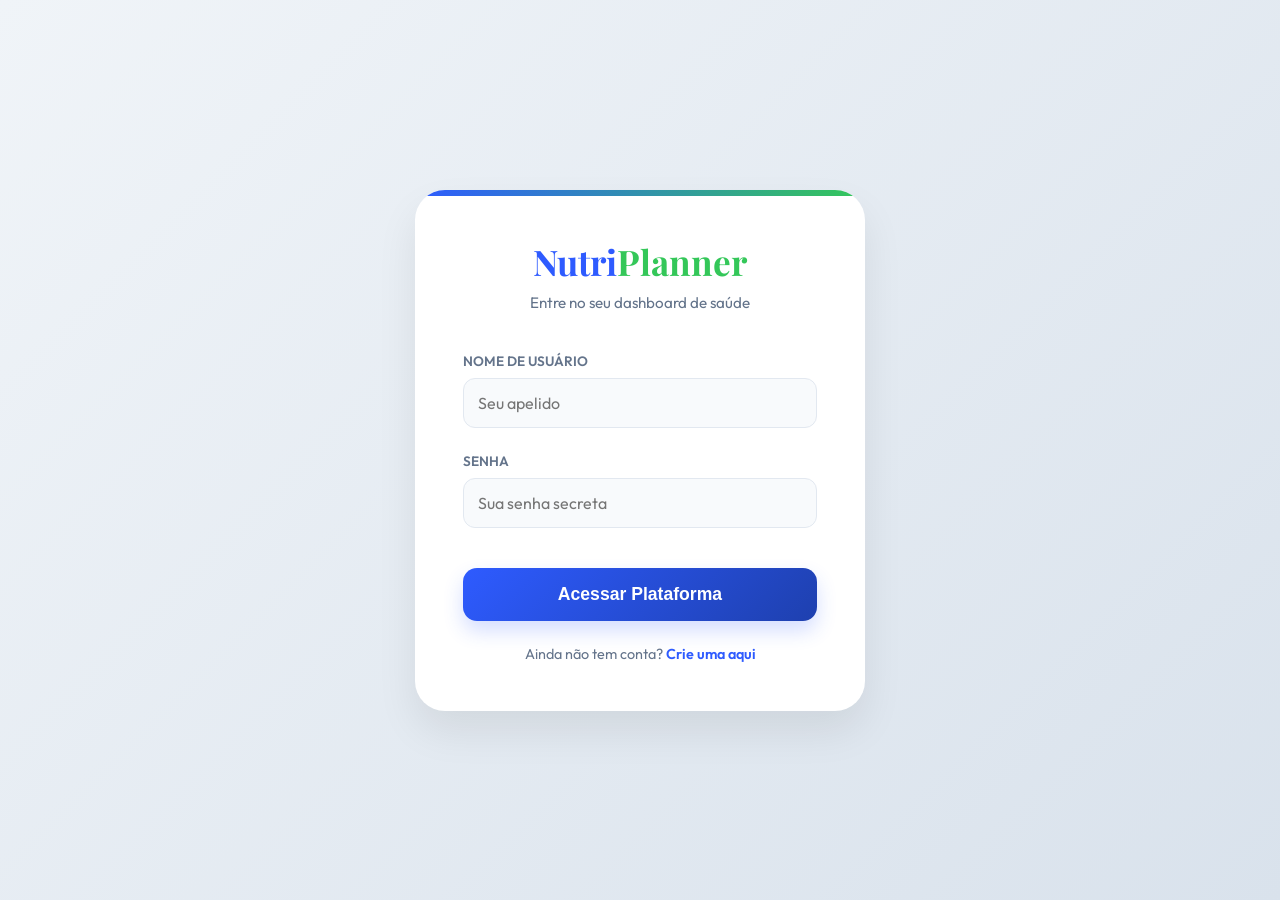
==== commit b89e1a49: "cardapio-semanal" ====
--- a/index.html
+++ b/index.html
@@ -215,6 +215,10 @@
                 <button class="nav-link" id="theme-toggle" style="width: 100%; border: none; cursor: pointer; text-align: left; background: transparent;">
                     🌓 Alternar Tema
                 </button>
+                <div id="userDisplay" style="margin-top: 1rem; padding: 10px; font-size: 0.8rem; color: var(--text-soft); border-top: 1px solid var(--border); display: flex; justify-content: space-between; align-items: center;">
+                    <span id="welcomeName">Olá, Usuário</span>
+                    <button onclick="logout()" style="background: none; border: none; color: #DC2626; cursor: pointer; font-weight: 600;">Sair</button>
+                </div>
             </nav>
 
             <div class="filter-section">
@@ -276,6 +280,19 @@
 
     <!-- JAVASCRIPT -->
     <script>
+        // AUTH GUARD
+        const sessionUser = JSON.parse(localStorage.getItem('sessionUser'));
+        if (!sessionUser) {
+            window.location.href = 'login.html';
+        } else {
+            document.getElementById('welcomeName').innerText = `Logado: ${sessionUser.username}`;
+        }
+
+        function logout() {
+            localStorage.removeItem('sessionUser');
+            window.location.href = 'login.html';
+        }
+
         /**
          * 1. BASE DE DADOS ROBUSTA (Incluindo Objetivo)
          * Propriedades: nome, tipo, preco, dieta, objetivo
